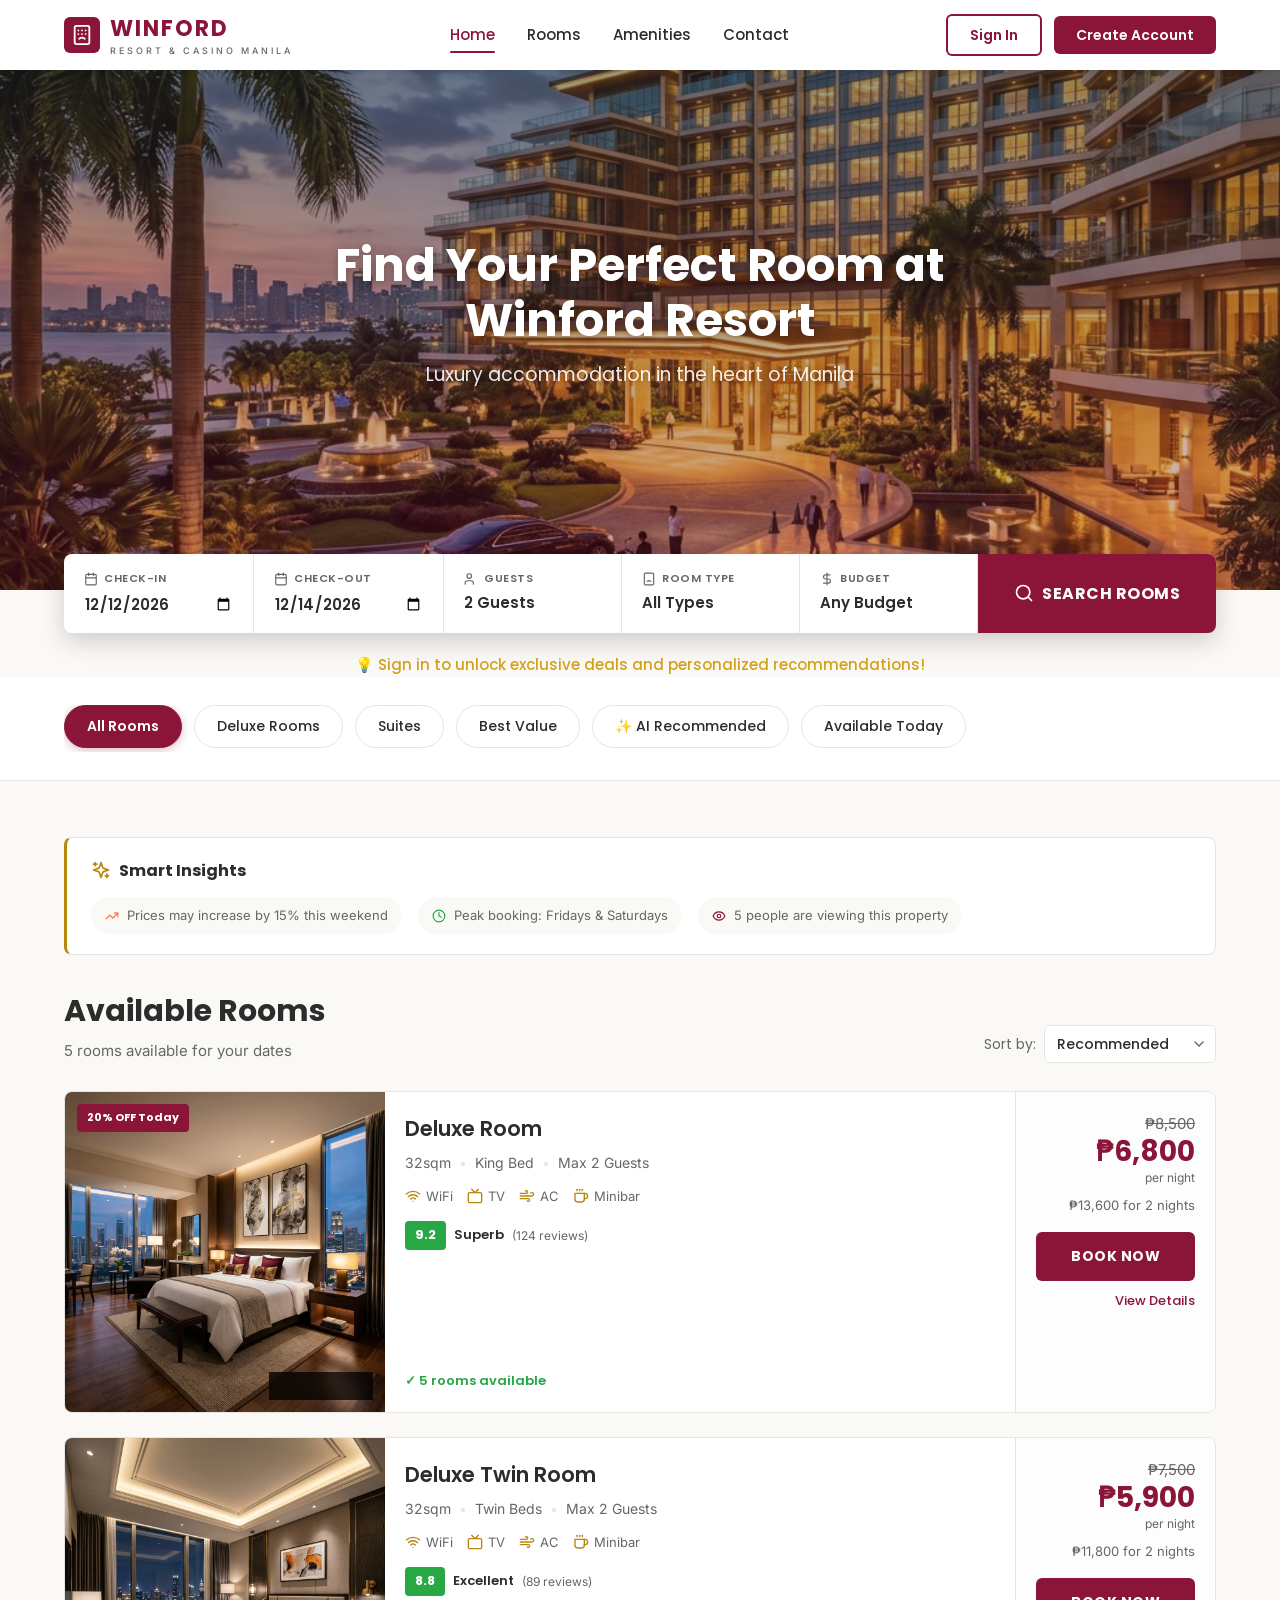
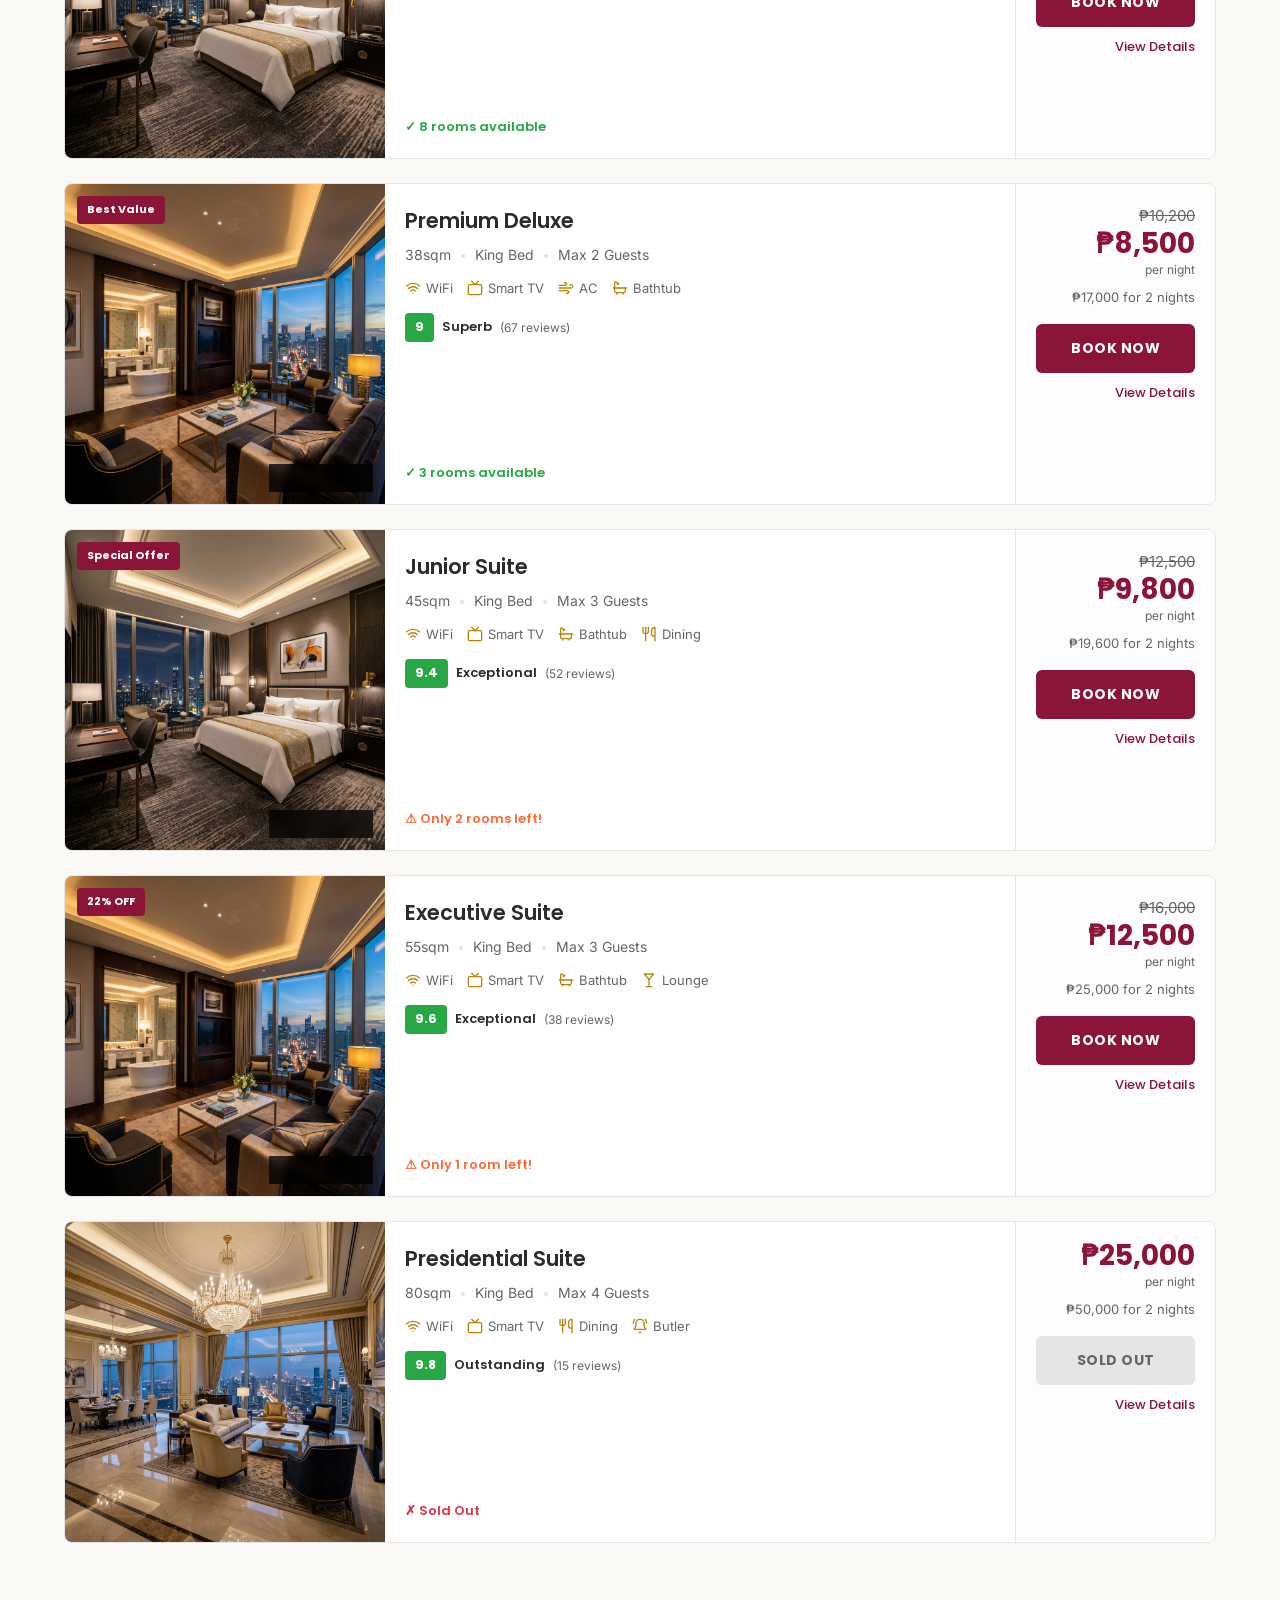
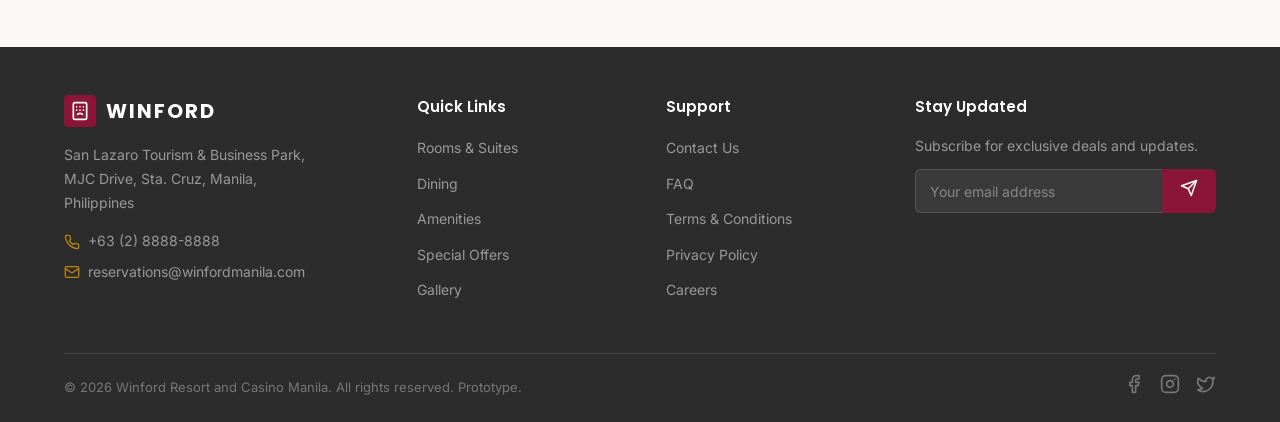
==== index.html @ c137d27d "Add files via upload" ====
<!DOCTYPE html>
<html lang="en">
<head>
    <meta charset="UTF-8">
    <meta name="viewport" content="width=device-width, initial-scale=1.0">
    <title>Winford Resort and Casino Manila | AI-Powered Room Booking</title>
    <meta name="description" content="Book luxury rooms at Winford Resort and Casino Manila. AI-powered room recommendations, exclusive deals, and 128 premium rooms in the heart of Manila.">

    <!-- Google Fonts -->
    <link rel="preconnect" href="https://fonts.googleapis.com">
    <link rel="preconnect" href="https://fonts.gstatic.com" crossorigin>
    <link href="https://fonts.googleapis.com/css2?family=Poppins:wght@300;400;500;600;700&family=Inter:wght@300;400;500;600;700&display=swap" rel="stylesheet">

    <!-- Styles -->
    <link rel="stylesheet" href="styles.css">
</head>
<body>

    <!-- ═══════════════════════════════════════════════════════
         NAVIGATION BAR
         ═══════════════════════════════════════════════════════ -->
    <nav class="navbar" id="navbar">
        <div class="container" id="navbar-content">
            <!-- Rendered by JS -->
        </div>
    </nav>

    <!-- Mobile Drawer -->
    <div class="mobile-drawer" id="mobile-drawer">
        <div class="mobile-drawer__overlay" onclick="closeMobileDrawer()"></div>
        <div class="mobile-drawer__panel">
            <!-- Rendered by JS -->
        </div>
    </div>

    <!-- ═══════════════════════════════════════════════════════
         HERO SECTION
         ═══════════════════════════════════════════════════════ -->
    <section class="hero" id="hero">
        <img src="images/hero.png" alt="Winford Resort and Casino Manila exterior" class="hero__bg">
        <div class="hero__overlay"></div>
        <div class="hero__content">
            <div id="hero-text">
                <!-- Rendered by JS based on state -->
            </div>
        </div>
    </section>

    <!-- ═══════════════════════════════════════════════════════
         SEARCH BAR
         ═══════════════════════════════════════════════════════ -->
    <div class="search-bar">
        <div class="container">
            <div class="search-bar__inner">
                <div class="search-bar__field">
                    <label class="search-bar__label" for="checkin">
                        <svg xmlns="http://www.w3.org/2000/svg" width="14" height="14" viewBox="0 0 24 24" fill="none" stroke="currentColor" stroke-width="2" stroke-linecap="round" stroke-linejoin="round"><rect width="18" height="18" x="3" y="4" rx="2" ry="2"/><line x1="16" x2="16" y1="2" y2="6"/><line x1="8" x2="8" y1="2" y2="6"/><line x1="3" x2="21" y1="10" y2="10"/></svg>
                        Check-in
                    </label>
                    <input type="date" id="checkin" class="search-bar__input">
                </div>
                <div class="search-bar__field">
                    <label class="search-bar__label" for="checkout">
                        <svg xmlns="http://www.w3.org/2000/svg" width="14" height="14" viewBox="0 0 24 24" fill="none" stroke="currentColor" stroke-width="2" stroke-linecap="round" stroke-linejoin="round"><rect width="18" height="18" x="3" y="4" rx="2" ry="2"/><line x1="16" x2="16" y1="2" y2="6"/><line x1="8" x2="8" y1="2" y2="6"/><line x1="3" x2="21" y1="10" y2="10"/></svg>
                        Check-out
                    </label>
                    <input type="date" id="checkout" class="search-bar__input">
                </div>
                <div class="search-bar__field">
                    <label class="search-bar__label" for="guests">
                        <svg xmlns="http://www.w3.org/2000/svg" width="14" height="14" viewBox="0 0 24 24" fill="none" stroke="currentColor" stroke-width="2" stroke-linecap="round" stroke-linejoin="round"><path d="M16 21v-2a4 4 0 0 0-4-4H6a4 4 0 0 0-4 4v2"/><circle cx="9" cy="7" r="4"/></svg>
                        Guests
                    </label>
                    <select id="guests" class="search-bar__select">
                        <option value="1">1 Guest</option>
                        <option value="2" selected>2 Guests</option>
                        <option value="3">3 Guests</option>
                        <option value="4">4 Guests</option>
                        <option value="5">5 Guests</option>
                        <option value="6">6 Guests</option>
                    </select>
                </div>
                <div class="search-bar__field">
                    <label class="search-bar__label" for="room-type">
                        <svg xmlns="http://www.w3.org/2000/svg" width="14" height="14" viewBox="0 0 24 24" fill="none" stroke="currentColor" stroke-width="2" stroke-linecap="round" stroke-linejoin="round"><path d="M18 2H6a2 2 0 0 0-2 2v16a2 2 0 0 0 2 2h12a2 2 0 0 0 2-2V4a2 2 0 0 0-2-2Z"/><path d="m9 16 .348-.24c1.465-1.013 3.84-1.013 5.304 0L15 16"/></svg>
                        Room Type
                    </label>
                    <select id="room-type" class="search-bar__select">
                        <option value="all">All Types</option>
                        <option value="deluxe">Deluxe</option>
                        <option value="suite">Suite</option>
                    </select>
                </div>
                <div class="search-bar__field">
                    <label class="search-bar__label" for="budget">
                        <svg xmlns="http://www.w3.org/2000/svg" width="14" height="14" viewBox="0 0 24 24" fill="none" stroke="currentColor" stroke-width="2" stroke-linecap="round" stroke-linejoin="round"><line x1="12" x2="12" y1="2" y2="22"/><path d="M17 5H9.5a3.5 3.5 0 0 0 0 7h5a3.5 3.5 0 0 1 0 7H6"/></svg>
                        Budget
                    </label>
                    <select id="budget" class="search-bar__select">
                        <option value="any">Any Budget</option>
                        <option value="5000">Under ₱5,000</option>
                        <option value="8000">Under ₱8,000</option>
                        <option value="10000">Under ₱10,000</option>
                        <option value="15000">Under ₱15,000</option>
                        <option value="25000">Under ₱25,000</option>
                    </select>
                </div>
                <button class="search-bar__btn" id="search-btn">
                    <svg xmlns="http://www.w3.org/2000/svg" width="20" height="20" viewBox="0 0 24 24" fill="none" stroke="currentColor" stroke-width="2" stroke-linecap="round" stroke-linejoin="round"><circle cx="11" cy="11" r="8"/><path d="m21 21-4.3-4.3"/></svg>
                    Search Rooms
                </button>
            </div>
            <div class="hero__cta-message" id="hero-cta-message">
                <!-- Rendered by JS -->
            </div>
        </div>
    </div>

    <!-- ═══════════════════════════════════════════════════════
         QUICK FILTER PILLS
         ═══════════════════════════════════════════════════════ -->
    <section class="filter-pills">
        <div class="container">
            <div class="filter-pills__inner" id="filter-pills">
                <!-- Rendered by JS -->
            </div>
        </div>
    </section>

    <!-- ═══════════════════════════════════════════════════════
         PERSONALIZED RECOMMENDATIONS (Registered User Only)
         ═══════════════════════════════════════════════════════ -->
    <section class="personalized-section" id="personalized-section">
        <div class="container">
            <div class="section-header">
                <div>
                    <h2 class="section-header__title">🎯 Recommended Just For You</h2>
                    <p class="section-header__subtitle">Based on your previous stays and preferences</p>
                </div>
                <a href="#" class="section-header__link">
                    See all recommendations
                    <svg xmlns="http://www.w3.org/2000/svg" width="16" height="16" viewBox="0 0 24 24" fill="none" stroke="currentColor" stroke-width="2" stroke-linecap="round" stroke-linejoin="round"><path d="M5 12h14"/><path d="m12 5 7 7-7 7"/></svg>
                </a>
            </div>
            <div class="rec-cards" id="rec-cards">
                <!-- Rendered by JS -->
            </div>
        </div>
    </section>

    <!-- ═══════════════════════════════════════════════════════
         MAIN CONTENT: AVAILABLE ROOMS
         ═══════════════════════════════════════════════════════ -->
    <main class="rooms-section" id="rooms-section">
        <div class="container">

            <!-- AI Insights Widget -->
            <div class="ai-insights">
                <div class="ai-insights__header">
                    <svg xmlns="http://www.w3.org/2000/svg" width="20" height="20" viewBox="0 0 24 24" fill="none" stroke="currentColor" stroke-width="2" stroke-linecap="round" stroke-linejoin="round"><path d="m12 3-1.912 5.813a2 2 0 0 1-1.275 1.275L3 12l5.813 1.912a2 2 0 0 1 1.275 1.275L12 21l1.912-5.813a2 2 0 0 1 1.275-1.275L21 12l-5.813-1.912a2 2 0 0 1-1.275-1.275L12 3Z"/><path d="M5 3v4"/><path d="M19 17v4"/><path d="M3 5h4"/><path d="M17 19h4"/></svg>
                    Smart Insights
                </div>
                <div class="ai-insights__items">
                    <div class="ai-insights__item">
                        <svg xmlns="http://www.w3.org/2000/svg" width="14" height="14" viewBox="0 0 24 24" fill="none" stroke="#FF6B35" stroke-width="2" stroke-linecap="round" stroke-linejoin="round"><polyline points="22 7 13.5 15.5 8.5 10.5 2 17"/><polyline points="16 7 22 7 22 13"/></svg>
                        Prices may increase by 15% this weekend
                    </div>
                    <div class="ai-insights__item">
                        <svg xmlns="http://www.w3.org/2000/svg" width="14" height="14" viewBox="0 0 24 24" fill="none" stroke="#28A745" stroke-width="2" stroke-linecap="round" stroke-linejoin="round"><circle cx="12" cy="12" r="10"/><polyline points="12 6 12 12 16 14"/></svg>
                        Peak booking: Fridays & Saturdays
                    </div>
                    <div class="ai-insights__item">
                        <svg xmlns="http://www.w3.org/2000/svg" width="14" height="14" viewBox="0 0 24 24" fill="none" stroke="#8B1538" stroke-width="2" stroke-linecap="round" stroke-linejoin="round"><path d="M2 12s3-7 10-7 10 7 10 7-3 7-10 7-10-7-10-7Z"/><circle cx="12" cy="12" r="3"/></svg>
                        5 people are viewing this property
                    </div>
                </div>
            </div>

            <!-- Rooms Header -->
            <div class="rooms-header">
                <div>
                    <h2 class="rooms-header__title">Available Rooms</h2>
                    <p class="rooms-header__subtitle" id="rooms-subtitle">6 rooms available for your dates</p>
                </div>
                <div class="rooms-header__sort">
                    <span>Sort by:</span>
                    <select id="sort-select">
                        <option value="recommended">Recommended</option>
                        <option value="price-asc">Price: Low to High</option>
                        <option value="price-desc">Price: High to Low</option>
                        <option value="rating">Guest Rating</option>
                    </select>
                </div>
            </div>

            <!-- Room Cards -->
            <div id="rooms-list">
                <!-- Rendered by JS -->
            </div>



        </div>
    </main>

    <!-- ═══════════════════════════════════════════════════════
         FOOTER
         ═══════════════════════════════════════════════════════ -->
    <footer class="footer">
        <div class="container" id="footer-content">
            <!-- Rendered by JS -->
        </div>
    </footer>



    <!-- App Script -->
    <script src="app.js"></script>

</body>
</html>
---- styles.css ----
/* ============================================================
   WINFORD RESORT & CASINO MANILA
   Room Booking System – Design System & Page Styles
   Agoda-Inspired, Conversion-Focused
   ============================================================ */

/* ---------- DESIGN TOKENS ---------- */
:root {
  /* Primary */
  --winford-red: #8B1538;
  --winford-red-dark: #6B0F2A;
  --winford-red-light: #A91D47;
  --winford-gold: #B8860B;
  --winford-gold-light: #D4A017;
  --winford-brown: #4A2511;

  /* Supporting */
  --white: #FFFFFF;
  --cream: #FAF9F6;
  --dark: #2C2C2C;
  --medium-gray: #666666;
  --light-gray: #E5E5E5;
  --border-gray: #E0E0E0;

  /* Functional */
  --success: #28A745;
  --success-bg: #E8F5E9;
  --success-dark: #2E7D32;
  --warning: #FF6B35;
  --warning-bg: #FFF3E0;
  --alert: #DC3545;

  /* Typography */
  --font-primary: 'Poppins', sans-serif;
  --font-body: 'Inter', sans-serif;

  /* Shadows */
  --shadow-sm: 0 1px 3px rgba(0,0,0,0.06);
  --shadow-card: 0 2px 8px rgba(0,0,0,0.08);
  --shadow-card-hover: 0 4px 16px rgba(0,0,0,0.12);
  --shadow-lg: 0 4px 12px rgba(0,0,0,0.15);
  --shadow-xl: 0 8px 24px rgba(0,0,0,0.18);
  --shadow-red: 0 4px 12px rgba(139,21,56,0.35);

  /* Radius */
  --radius-sm: 4px;
  --radius-md: 6px;
  --radius-lg: 8px;
  --radius-pill: 24px;
  --radius-round: 50%;

  /* Transitions */
  --transition: 0.3s ease;
  --transition-fast: 0.15s ease;
}

/* ---------- RESET & BASE ---------- */
*, *::before, *::after {
  box-sizing: border-box;
  margin: 0;
  padding: 0;
}

html {
  scroll-behavior: smooth;
  -webkit-font-smoothing: antialiased;
  -moz-osx-font-smoothing: grayscale;
}

body {
  font-family: var(--font-body);
  background: var(--cream);
  color: var(--dark);
  line-height: 1.6;
  overflow-x: hidden;
}

a {
  color: inherit;
  text-decoration: none;
}

button {
  cursor: pointer;
  font-family: var(--font-primary);
  border: none;
  outline: none;
}

img {
  max-width: 100%;
  height: auto;
  display: block;
}

select, input {
  font-family: var(--font-body);
}

/* ---------- UTILITY CLASSES ---------- */
.container {
  max-width: 1200px;
  margin: 0 auto;
  padding: 0 24px;
}

.sr-only {
  position: absolute;
  width: 1px;
  height: 1px;
  padding: 0;
  margin: -1px;
  overflow: hidden;
  clip: rect(0,0,0,0);
  white-space: nowrap;
  border: 0;
}

/* ============================================================
   NAVBAR
   ============================================================ */
.navbar {
  position: sticky;
  top: 0;
  z-index: 100;
  background: var(--white);
  box-shadow: 0 2px 4px rgba(0,0,0,0.08);
  height: 70px;
}

.navbar .container {
  display: flex;
  align-items: center;
  justify-content: space-between;
  height: 100%;
}

/* Logo */
.navbar__logo {
  display: flex;
  align-items: center;
  gap: 10px;
  flex-shrink: 0;
}

.navbar__logo-icon {
  width: 36px;
  height: 36px;
  background: var(--winford-red);
  border-radius: var(--radius-md);
  display: flex;
  align-items: center;
  justify-content: center;
  color: var(--white);
}

.navbar__logo-icon svg {
  width: 22px;
  height: 22px;
}

.navbar__logo-text {
  font-family: var(--font-primary);
  font-size: 22px;
  font-weight: 700;
  color: var(--winford-red);
  letter-spacing: 2px;
}

.navbar__logo-sub {
  font-family: var(--font-body);
  font-size: 9px;
  font-weight: 500;
  color: var(--medium-gray);
  letter-spacing: 3px;
  text-transform: uppercase;
  margin-top: -2px;
}

/* Nav Links */
.navbar__links {
  display: flex;
  align-items: center;
  gap: 32px;
  list-style: none;
}

.navbar__links a {
  font-family: var(--font-primary);
  font-size: 15px;
  font-weight: 500;
  color: var(--dark);
  position: relative;
  padding: 4px 0;
  transition: color var(--transition-fast);
}

.navbar__links a:hover,
.navbar__links a.active {
  color: var(--winford-red);
}

.navbar__links a.active::after {
  content: '';
  position: absolute;
  bottom: -4px;
  left: 0;
  right: 0;
  height: 2px;
  background: var(--winford-red);
  border-radius: 2px;
}

/* Nav Actions */
.navbar__actions {
  display: flex;
  align-items: center;
  gap: 12px;
}

/* Guest buttons */
.btn-signin {
  font-family: var(--font-primary);
  font-size: 14px;
  font-weight: 600;
  color: var(--winford-red);
  border: 2px solid var(--winford-red);
  background: transparent;
  padding: 8px 22px;
  border-radius: var(--radius-md);
  transition: all var(--transition);
}

.btn-signin:hover {
  background: var(--winford-red);
  color: var(--white);
}

.btn-create-account {
  font-family: var(--font-primary);
  font-size: 14px;
  font-weight: 600;
  color: var(--white);
  background: var(--winford-red);
  padding: 8px 22px;
  border-radius: var(--radius-md);
  transition: all var(--transition);
}

.btn-create-account:hover {
  background: var(--winford-red-dark);
  box-shadow: var(--shadow-red);
}

/* Registered User Nav */
.navbar__user {
  display: flex;
  align-items: center;
  gap: 16px;
}

.navbar__welcome {
  font-family: var(--font-primary);
  font-size: 14px;
  font-weight: 500;
  color: var(--dark);
}

.navbar__points {
  display: flex;
  align-items: center;
  gap: 4px;
  font-family: var(--font-primary);
  font-size: 13px;
  font-weight: 600;
  color: var(--winford-gold);
  background: rgba(184,134,11,0.08);
  padding: 4px 12px;
  border-radius: var(--radius-pill);
}

.navbar__profile {
  position: relative;
}

.navbar__profile-btn {
  display: flex;
  align-items: center;
  gap: 8px;
  background: none;
  padding: 4px;
  cursor: pointer;
}

.navbar__avatar {
  width: 40px;
  height: 40px;
  border-radius: var(--radius-round);
  background: linear-gradient(135deg, var(--winford-red), var(--winford-red-dark));
  color: var(--white);
  display: flex;
  align-items: center;
  justify-content: center;
  font-family: var(--font-primary);
  font-size: 16px;
  font-weight: 600;
}

.navbar__profile-arrow {
  color: var(--medium-gray);
  transition: transform var(--transition-fast);
}

.navbar__profile-btn:hover .navbar__profile-arrow {
  color: var(--dark);
}

.navbar__profile.open .navbar__profile-arrow {
  transform: rotate(180deg);
}

/* Profile Dropdown */
.navbar__dropdown {
  position: absolute;
  top: calc(100% + 8px);
  right: 0;
  min-width: 200px;
  background: var(--white);
  border-radius: var(--radius-lg);
  box-shadow: var(--shadow-xl);
  border: 1px solid var(--light-gray);
  opacity: 0;
  visibility: hidden;
  transform: translateY(-8px);
  transition: all var(--transition-fast);
  overflow: hidden;
  z-index: 200;
}

.navbar__profile.open .navbar__dropdown {
  opacity: 1;
  visibility: visible;
  transform: translateY(0);
}

.navbar__dropdown a {
  display: flex;
  align-items: center;
  gap: 10px;
  padding: 12px 16px;
  font-family: var(--font-primary);
  font-size: 14px;
  font-weight: 500;
  color: var(--dark);
  transition: background var(--transition-fast);
}

.navbar__dropdown a:hover {
  background: var(--cream);
}

.navbar__dropdown a svg {
  width: 18px;
  height: 18px;
  color: var(--medium-gray);
}

.navbar__dropdown-divider {
  height: 1px;
  background: var(--light-gray);
}

.navbar__dropdown a.logout {
  color: var(--winford-red);
}

.navbar__dropdown a.logout svg {
  color: var(--winford-red);
}

/* Mobile Hamburger */
.navbar__hamburger {
  display: none;
  background: none;
  padding: 8px;
  color: var(--dark);
}

.navbar__hamburger svg {
  width: 24px;
  height: 24px;
}

/* Mobile Menu Drawer */
.mobile-drawer {
  display: none;
  position: fixed;
  top: 0;
  left: 0;
  right: 0;
  bottom: 0;
  z-index: 200;
}

.mobile-drawer.open {
  display: block;
}

.mobile-drawer__overlay {
  position: absolute;
  inset: 0;
  background: rgba(0,0,0,0.5);
  animation: fadeIn 0.2s ease;
}

.mobile-drawer__panel {
  position: absolute;
  top: 0;
  left: 0;
  width: 300px;
  height: 100%;
  background: var(--white);
  box-shadow: var(--shadow-xl);
  padding: 24px;
  animation: slideInLeft 0.3s ease;
  overflow-y: auto;
}

.mobile-drawer__close {
  background: none;
  padding: 4px;
  margin-bottom: 24px;
  color: var(--medium-gray);
}

.mobile-drawer__links {
  list-style: none;
  margin-bottom: 24px;
}

.mobile-drawer__links a {
  display: block;
  padding: 14px 0;
  font-family: var(--font-primary);
  font-size: 16px;
  font-weight: 500;
  color: var(--dark);
  border-bottom: 1px solid var(--light-gray);
}

.mobile-drawer__links a:hover {
  color: var(--winford-red);
}

.mobile-drawer__actions {
  display: flex;
  flex-direction: column;
  gap: 10px;
}

.mobile-drawer__actions .btn-signin,
.mobile-drawer__actions .btn-create-account {
  text-align: center;
  width: 100%;
  padding: 12px;
}

/* State toggle (dev tool) */
.state-toggle {
  position: fixed;
  bottom: 20px;
  right: 20px;
  z-index: 300;
  display: flex;
  align-items: center;
  gap: 10px;
  background: var(--white);
  border: 1px solid var(--light-gray);
  padding: 10px 16px;
  border-radius: var(--radius-lg);
  box-shadow: var(--shadow-lg);
  font-family: var(--font-primary);
  font-size: 13px;
  font-weight: 500;
  color: var(--dark);
}

.state-toggle__switch {
  position: relative;
  width: 48px;
  height: 26px;
  background: var(--light-gray);
  border-radius: 13px;
  cursor: pointer;
  transition: background var(--transition);
}

.state-toggle__switch.active {
  background: var(--winford-red);
}

.state-toggle__switch::after {
  content: '';
  position: absolute;
  top: 3px;
  left: 3px;
  width: 20px;
  height: 20px;
  background: var(--white);
  border-radius: var(--radius-round);
  transition: transform var(--transition);
  box-shadow: 0 1px 3px rgba(0,0,0,0.2);
}

.state-toggle__switch.active::after {
  transform: translateX(22px);
}

.state-toggle__label {
  min-width: 70px;
}

/* ============================================================
   HERO SECTION
   ============================================================ */
.hero {
  position: relative;
  height: 520px;
  overflow: hidden;
  display: flex;
  align-items: center;
  justify-content: center;
}

.hero__bg {
  position: absolute;
  inset: 0;
  width: 100%;
  height: 100%;
  object-fit: cover;
}

.hero__overlay {
  position: absolute;
  inset: 0;
  background: linear-gradient(
    180deg,
    rgba(44, 44, 44, 0.45) 0%,
    rgba(139, 21, 56, 0.3) 100%
  );
}

.hero__content {
  position: relative;
  z-index: 2;
  text-align: center;
  padding: 0 24px;
  max-width: 800px;
  width: 100%;
}

.hero__headline {
  font-family: var(--font-primary);
  font-size: 46px;
  font-weight: 700;
  color: var(--white);
  line-height: 1.2;
  margin-bottom: 12px;
  text-shadow: 0 2px 8px rgba(0,0,0,0.25);
}

.hero__subtext {
  font-family: var(--font-primary);
  font-size: 19px;
  font-weight: 400;
  color: rgba(255,255,255,0.9);
  margin-bottom: 32px;
  text-shadow: 0 1px 4px rgba(0,0,0,0.2);
}

.hero__cta-message {
  font-family: var(--font-primary);
  font-size: 15px;
  font-weight: 500;
  color: var(--winford-gold-light);
  margin-top: 20px;
  display: flex;
  align-items: center;
  justify-content: center;
  gap: 6px;
}

/* ============================================================
   SEARCH BAR
   ============================================================ */
.search-bar {
  position: relative;
  z-index: 10;
  margin-top: -36px;
}

.search-bar__inner {
  background: var(--white);
  border-radius: var(--radius-lg);
  box-shadow: var(--shadow-xl);
  display: flex;
  align-items: stretch;
  overflow: hidden;
}

.search-bar__field {
  flex: 1;
  padding: 16px 20px;
  border-right: 1px solid var(--light-gray);
  display: flex;
  flex-direction: column;
  gap: 4px;
  cursor: pointer;
  transition: background var(--transition-fast);
  position: relative;
}

.search-bar__field:hover {
  background: #FAFAFA;
}

.search-bar__label {
  font-family: var(--font-primary);
  font-size: 11px;
  font-weight: 600;
  color: var(--medium-gray);
  text-transform: uppercase;
  letter-spacing: 0.5px;
  display: flex;
  align-items: center;
  gap: 6px;
}

.search-bar__label svg {
  width: 14px;
  height: 14px;
}

.search-bar__value {
  font-family: var(--font-primary);
  font-size: 15px;
  font-weight: 600;
  color: var(--dark);
}

.search-bar__input {
  font-family: var(--font-primary);
  font-size: 15px;
  font-weight: 600;
  color: var(--dark);
  border: none;
  outline: none;
  background: transparent;
  width: 100%;
  cursor: pointer;
}

.search-bar__select {
  font-family: var(--font-primary);
  font-size: 15px;
  font-weight: 600;
  color: var(--dark);
  border: none;
  outline: none;
  background: transparent;
  width: 100%;
  cursor: pointer;
  -webkit-appearance: none;
  appearance: none;
}

.search-bar__btn {
  flex-shrink: 0;
  background: var(--winford-red);
  color: var(--white);
  font-family: var(--font-primary);
  font-size: 16px;
  font-weight: 700;
  text-transform: uppercase;
  letter-spacing: 0.5px;
  padding: 16px 36px;
  border: none;
  cursor: pointer;
  transition: all var(--transition);
  display: flex;
  align-items: center;
  gap: 8px;
  white-space: nowrap;
}

.search-bar__btn:hover {
  background: var(--winford-red-dark);
  box-shadow: var(--shadow-red);
}

.search-bar__btn svg {
  width: 20px;
  height: 20px;
}

/* ============================================================
   FILTER PILLS
   ============================================================ */
.filter-pills {
  background: var(--white);
  padding: 28px 0;
  border-bottom: 1px solid var(--light-gray);
}

.filter-pills__inner {
  display: flex;
  align-items: center;
  gap: 12px;
  overflow-x: auto;
  -webkit-overflow-scrolling: touch;
  scrollbar-width: none;
  padding-bottom: 4px;
}

.filter-pills__inner::-webkit-scrollbar {
  display: none;
}

.filter-pill {
  flex-shrink: 0;
  font-family: var(--font-primary);
  font-size: 14px;
  font-weight: 500;
  padding: 10px 22px;
  border-radius: var(--radius-pill);
  border: 1px solid var(--light-gray);
  background: var(--white);
  color: var(--dark);
  cursor: pointer;
  transition: all var(--transition);
  white-space: nowrap;
}

.filter-pill:hover {
  border-color: var(--winford-red);
  color: var(--winford-red);
}

.filter-pill.active {
  background: var(--winford-red);
  border-color: var(--winford-red);
  color: var(--white);
  font-weight: 600;
  box-shadow: 0 2px 8px rgba(139,21,56,0.3);
}

/* ============================================================
   PERSONALIZED RECOMMENDATIONS (Registered Only)
   ============================================================ */
.personalized-section {
  background: var(--cream);
  padding: 56px 0;
  border-top: 3px solid var(--winford-gold);
  display: none;
}

.personalized-section.visible {
  display: block;
}

.section-header {
  display: flex;
  align-items: flex-end;
  justify-content: space-between;
  margin-bottom: 28px;
}

.section-header__title {
  font-family: var(--font-primary);
  font-size: 26px;
  font-weight: 700;
  color: var(--dark);
  display: flex;
  align-items: center;
  gap: 10px;
}

.section-header__subtitle {
  font-family: var(--font-body);
  font-size: 15px;
  color: var(--medium-gray);
  margin-top: 6px;
}

.section-header__link {
  font-family: var(--font-primary);
  font-size: 14px;
  font-weight: 600;
  color: var(--winford-red);
  display: flex;
  align-items: center;
  gap: 4px;
  transition: gap var(--transition);
  flex-shrink: 0;
}

.section-header__link:hover {
  gap: 8px;
  text-decoration: underline;
}

.section-header__link svg {
  width: 16px;
  height: 16px;
}

/* Recommendation Cards */
.rec-cards {
  display: flex;
  gap: 24px;
  overflow-x: auto;
  -webkit-overflow-scrolling: touch;
  scrollbar-width: none;
  padding-bottom: 8px;
}

.rec-cards::-webkit-scrollbar {
  display: none;
}

.rec-card {
  flex: 0 0 280px;
  background: var(--white);
  border-radius: var(--radius-lg);
  border: 1px solid var(--light-gray);
  overflow: hidden;
  transition: all var(--transition);
  cursor: pointer;
}

.rec-card:hover {
  box-shadow: var(--shadow-card-hover);
  transform: translateY(-4px);
}

.rec-card__image {
  position: relative;
  height: 190px;
  overflow: hidden;
}

.rec-card__image img {
  width: 100%;
  height: 100%;
  object-fit: cover;
  transition: transform var(--transition);
}

.rec-card:hover .rec-card__image img {
  transform: scale(1.05);
}

.rec-card__badge {
  position: absolute;
  top: 12px;
  left: 12px;
  background: var(--winford-gold);
  color: var(--white);
  font-family: var(--font-primary);
  font-size: 11px;
  font-weight: 700;
  padding: 5px 10px;
  border-radius: var(--radius-sm);
  display: flex;
  align-items: center;
  gap: 4px;
}

.rec-card__badge svg {
  width: 12px;
  height: 12px;
}

.rec-card__body {
  padding: 16px;
}

.rec-card__name {
  font-family: var(--font-primary);
  font-size: 17px;
  font-weight: 600;
  color: var(--dark);
  margin-bottom: 4px;
}

.rec-card__specs {
  font-family: var(--font-body);
  font-size: 13px;
  color: var(--medium-gray);
  margin-bottom: 10px;
}

.rec-card__rating {
  display: inline-flex;
  align-items: center;
  gap: 6px;
  margin-bottom: 12px;
}

.rec-card__rating-badge {
  background: var(--success);
  color: var(--white);
  font-family: var(--font-primary);
  font-size: 12px;
  font-weight: 700;
  padding: 3px 8px;
  border-radius: var(--radius-sm);
}

.rec-card__rating-text {
  font-family: var(--font-body);
  font-size: 12px;
  color: var(--medium-gray);
}

.rec-card__price {
  display: flex;
  align-items: baseline;
  gap: 8px;
}

.rec-card__price-current {
  font-family: var(--font-primary);
  font-size: 22px;
  font-weight: 700;
  color: var(--winford-red);
}

.rec-card__price-label {
  font-size: 13px;
  color: var(--medium-gray);
}

.rec-card__link {
  display: block;
  margin-top: 12px;
  font-family: var(--font-primary);
  font-size: 13px;
  font-weight: 600;
  color: var(--winford-red);
  transition: all var(--transition-fast);
}

.rec-card__link:hover {
  text-decoration: underline;
}

/* ============================================================
   AVAILABLE ROOMS SECTION
   ============================================================ */
.rooms-section {
  padding: 56px 0 80px;
}

.rooms-header {
  display: flex;
  align-items: flex-end;
  justify-content: space-between;
  margin-bottom: 28px;
  flex-wrap: wrap;
  gap: 16px;
}

.rooms-header__title {
  font-family: var(--font-primary);
  font-size: 30px;
  font-weight: 700;
  color: var(--dark);
}

.rooms-header__subtitle {
  font-family: var(--font-body);
  font-size: 15px;
  color: var(--medium-gray);
  margin-top: 4px;
}

.rooms-header__sort {
  display: flex;
  align-items: center;
  gap: 8px;
  font-family: var(--font-primary);
  font-size: 14px;
  color: var(--medium-gray);
}

.rooms-header__sort select {
  font-family: var(--font-primary);
  font-size: 14px;
  font-weight: 500;
  color: var(--dark);
  padding: 8px 32px 8px 12px;
  border: 1px solid var(--light-gray);
  border-radius: var(--radius-md);
  background: var(--white);
  cursor: pointer;
  appearance: none;
  -webkit-appearance: none;
  background-image: url("data:image/svg+xml;charset=UTF-8,%3csvg xmlns='http://www.w3.org/2000/svg' viewBox='0 0 24 24' fill='none' stroke='%23666' stroke-width='2' stroke-linecap='round' stroke-linejoin='round'%3e%3cpath d='m6 9 6 6 6-6'/%3e%3c/svg%3e");
  background-repeat: no-repeat;
  background-position: right 8px center;
  background-size: 16px;
}

/* ============================================================
   ROOM CARD (Agoda Horizontal Style)
   ============================================================ */
.room-card {
  background: var(--white);
  border: 1px solid var(--light-gray);
  border-radius: var(--radius-lg);
  overflow: hidden;
  margin-bottom: 24px;
  transition: box-shadow var(--transition);
  display: flex;
}

.room-card:hover {
  box-shadow: var(--shadow-card-hover);
}

/* LEFT - Image */
.room-card__image {
  position: relative;
  width: 320px;
  min-height: 240px;
  flex-shrink: 0;
  overflow: hidden;
}

.room-card__image img {
  width: 100%;
  height: 100%;
  object-fit: cover;
  transition: transform 0.5s ease;
}

.room-card:hover .room-card__image img {
  transform: scale(1.04);
}

.room-card__badges {
  position: absolute;
  top: 12px;
  left: 12px;
  display: flex;
  flex-direction: column;
  gap: 6px;
}

.badge {
  display: inline-flex;
  align-items: center;
  gap: 4px;
  font-family: var(--font-primary);
  font-size: 11px;
  font-weight: 700;
  padding: 5px 10px;
  border-radius: var(--radius-sm);
  white-space: nowrap;
}

.badge--ai {
  background: var(--winford-gold);
  color: var(--white);
}

.badge--ai svg {
  width: 12px;
  height: 12px;
}

.badge--offer {
  background: var(--winford-red);
  color: var(--white);
}

.badge--available {
  background: var(--success);
  color: var(--white);
}

.badge--limited {
  background: var(--warning);
  color: var(--white);
  animation: pulse-glow 2s infinite;
}

.badge--soldout {
  background: var(--alert);
  color: var(--white);
}

/* Image deal tag */
.room-card__deal-tag {
  position: absolute;
  bottom: 12px;
  right: 12px;
  background: rgba(0,0,0,0.75);
  backdrop-filter: blur(4px);
  color: var(--white);
  font-family: var(--font-primary);
  font-size: 11px;
  font-weight: 600;
  padding: 5px 10px;
  border-radius: var(--radius-sm);
  display: flex;
  align-items: center;
  gap: 4px;
}

.room-card__deal-tag svg {
  width: 12px;
  height: 12px;
  color: #4CAF50;
}

/* CENTER - Details */
.room-card__details {
  flex: 1;
  padding: 20px;
  display: flex;
  flex-direction: column;
  min-width: 0;
}

.room-card__name {
  font-family: var(--font-primary);
  font-size: 21px;
  font-weight: 600;
  color: var(--dark);
  margin-bottom: 6px;
}

.room-card__specs {
  font-family: var(--font-body);
  font-size: 14px;
  color: var(--medium-gray);
  margin-bottom: 12px;
}

.room-card__specs span {
  margin: 0 4px;
  color: var(--light-gray);
}

.room-card__amenities {
  display: flex;
  flex-wrap: wrap;
  gap: 14px;
  margin-bottom: 14px;
}

.room-card__amenity {
  display: flex;
  align-items: center;
  gap: 5px;
  font-family: var(--font-body);
  font-size: 13px;
  color: var(--medium-gray);
}

.room-card__amenity svg {
  width: 16px;
  height: 16px;
  color: var(--winford-gold);
}

.room-card__rating {
  display: flex;
  align-items: center;
  gap: 8px;
  margin-bottom: 10px;
}

.rating-badge {
  background: var(--success);
  color: var(--white);
  font-family: var(--font-primary);
  font-size: 13px;
  font-weight: 700;
  padding: 4px 10px;
  border-radius: var(--radius-sm);
}

.rating-label {
  font-family: var(--font-primary);
  font-size: 13px;
  font-weight: 600;
  color: var(--dark);
}

.rating-count {
  font-family: var(--font-body);
  font-size: 12px;
  color: var(--medium-gray);
}

/* Availability */
.room-card__availability {
  font-family: var(--font-primary);
  font-size: 13px;
  font-weight: 600;
  display: flex;
  align-items: center;
  gap: 4px;
  margin-top: auto;
}

.room-card__availability.available {
  color: var(--success);
}

.room-card__availability.limited {
  color: var(--warning);
}

.room-card__availability.soldout {
  color: var(--alert);
}

/* Past stay tag (registered only) */
.room-card__past-stay {
  display: none;
  align-items: center;
  gap: 6px;
  background: var(--success-bg);
  color: var(--success-dark);
  font-family: var(--font-body);
  font-size: 12px;
  font-weight: 500;
  padding: 6px 12px;
  border-radius: var(--radius-sm);
  margin-top: 8px;
  width: fit-content;
}

.room-card__past-stay.visible {
  display: flex;
}

/* RIGHT - Price & CTA */
.room-card__pricing {
  width: 200px;
  flex-shrink: 0;
  padding: 20px;
  display: flex;
  flex-direction: column;
  align-items: flex-end;
  border-left: 1px solid var(--light-gray);
  background: #FDFDFD;
}

/* Wishlist (registered only) */
.room-card__wishlist {
  display: none;
  background: none;
  color: var(--light-gray);
  padding: 4px;
  margin-bottom: 8px;
  transition: all var(--transition-fast);
  align-self: flex-end;
}

.room-card__wishlist.visible {
  display: block;
}

.room-card__wishlist svg {
  width: 22px;
  height: 22px;
}

.room-card__wishlist:hover,
.room-card__wishlist.saved {
  color: var(--winford-red);
}

.room-card__wishlist.saved svg {
  fill: var(--winford-red);
}

.room-card__old-price {
  font-family: var(--font-body);
  font-size: 15px;
  color: var(--medium-gray);
  text-decoration: line-through;
  margin-bottom: 2px;
}

.room-card__current-price {
  font-family: var(--font-primary);
  font-size: 28px;
  font-weight: 700;
  color: var(--winford-red);
  line-height: 1;
}

.room-card__price-per {
  font-family: var(--font-body);
  font-size: 12px;
  color: var(--medium-gray);
  margin-top: 2px;
}

.room-card__total {
  font-family: var(--font-body);
  font-size: 13px;
  color: var(--medium-gray);
  margin-top: 8px;
}

.room-card__book-btn {
  width: 100%;
  background: var(--winford-red);
  color: var(--white);
  font-family: var(--font-primary);
  font-size: 14px;
  font-weight: 700;
  text-transform: uppercase;
  letter-spacing: 0.5px;
  padding: 14px 16px;
  border-radius: var(--radius-md);
  margin-top: 16px;
  transition: all var(--transition);
  display: flex;
  align-items: center;
  justify-content: center;
  gap: 6px;
}

.room-card__book-btn:hover {
  background: var(--winford-red-dark);
  box-shadow: var(--shadow-red);
  transform: translateY(-1px);
}

.room-card__book-btn.soldout {
  background: var(--light-gray);
  color: var(--medium-gray);
  cursor: not-allowed;
  box-shadow: none;
  pointer-events: none;
}

.room-card__details-link {
  display: block;
  text-align: center;
  margin-top: 10px;
  font-family: var(--font-primary);
  font-size: 13px;
  font-weight: 500;
  color: var(--winford-red);
  transition: all var(--transition-fast);
}

.room-card__details-link:hover {
  text-decoration: underline;
}

/* ============================================================
   SIGN-UP CTA BANNER (Guest Only)
   ============================================================ */
.signup-banner {
  background: linear-gradient(135deg, var(--winford-red), var(--winford-red-dark));
  border-radius: var(--radius-lg);
  padding: 40px;
  text-align: center;
  margin-bottom: 24px;
  position: relative;
  overflow: hidden;
}

.signup-banner::before {
  content: '';
  position: absolute;
  top: -50%;
  right: -20%;
  width: 300px;
  height: 300px;
  border-radius: 50%;
  background: rgba(255,255,255,0.05);
}

.signup-banner::after {
  content: '';
  position: absolute;
  bottom: -30%;
  left: -10%;
  width: 200px;
  height: 200px;
  border-radius: 50%;
  background: rgba(255,255,255,0.03);
}

.signup-banner.hidden {
  display: none;
}

.signup-banner__content {
  position: relative;
  z-index: 1;
}

.signup-banner__icon {
  font-size: 32px;
  margin-bottom: 12px;
}

.signup-banner__title {
  font-family: var(--font-primary);
  font-size: 22px;
  font-weight: 700;
  color: var(--white);
  margin-bottom: 8px;
}

.signup-banner__text {
  font-family: var(--font-body);
  font-size: 15px;
  color: rgba(255,255,255,0.85);
  margin-bottom: 20px;
}

.signup-banner__btn {
  background: var(--white);
  color: var(--winford-red);
  font-family: var(--font-primary);
  font-size: 15px;
  font-weight: 700;
  padding: 14px 36px;
  border-radius: var(--radius-md);
  transition: all var(--transition);
  display: inline-flex;
  align-items: center;
  gap: 8px;
}

.signup-banner__btn:hover {
  transform: translateY(-2px);
  box-shadow: 0 4px 16px rgba(0,0,0,0.3);
}

/* ============================================================
   AI INSIGHTS WIDGET
   ============================================================ */
.ai-insights {
  background: var(--white);
  border: 1px solid var(--light-gray);
  border-left: 3px solid var(--winford-gold);
  border-radius: var(--radius-lg);
  padding: 20px 24px;
  margin-bottom: 32px;
}

.ai-insights__header {
  display: flex;
  align-items: center;
  gap: 8px;
  margin-bottom: 14px;
  font-family: var(--font-primary);
  font-size: 16px;
  font-weight: 700;
  color: var(--dark);
}

.ai-insights__header svg {
  width: 20px;
  height: 20px;
  color: var(--winford-gold);
}

.ai-insights__items {
  display: flex;
  flex-wrap: wrap;
  gap: 16px;
}

.ai-insights__item {
  display: flex;
  align-items: center;
  gap: 8px;
  font-family: var(--font-body);
  font-size: 13px;
  color: var(--medium-gray);
  background: var(--cream);
  padding: 8px 14px;
  border-radius: var(--radius-pill);
}

.ai-insights__item svg {
  width: 14px;
  height: 14px;
  flex-shrink: 0;
}

/* ============================================================
   FOOTER
   ============================================================ */
.footer {
  background: var(--dark);
  color: var(--white);
  padding: 48px 0 0;
}

.footer__grid {
  display: grid;
  grid-template-columns: 1.5fr 1fr 1fr 1.3fr;
  gap: 40px;
  margin-bottom: 40px;
}

.footer__brand {
  display: flex;
  flex-direction: column;
}

.footer__logo {
  display: flex;
  align-items: center;
  gap: 10px;
  margin-bottom: 16px;
}

.footer__logo-icon {
  width: 32px;
  height: 32px;
  background: var(--winford-red);
  border-radius: var(--radius-sm);
  display: flex;
  align-items: center;
  justify-content: center;
}

.footer__logo-icon svg {
  width: 20px;
  height: 20px;
  color: var(--white);
}

.footer__logo-text {
  font-family: var(--font-primary);
  font-size: 20px;
  font-weight: 700;
  letter-spacing: 2px;
}

.footer__address {
  font-family: var(--font-body);
  font-size: 14px;
  color: #999;
  line-height: 1.7;
  margin-bottom: 16px;
}

.footer__contact-item {
  font-family: var(--font-body);
  font-size: 14px;
  color: #999;
  display: flex;
  align-items: center;
  gap: 8px;
  margin-bottom: 8px;
}

.footer__contact-item svg {
  width: 16px;
  height: 16px;
  color: var(--winford-gold);
}

.footer__col-title {
  font-family: var(--font-primary);
  font-size: 15px;
  font-weight: 600;
  color: var(--white);
  margin-bottom: 16px;
}

.footer__links {
  list-style: none;
}

.footer__links li {
  margin-bottom: 10px;
}

.footer__links a {
  font-family: var(--font-body);
  font-size: 14px;
  color: #999;
  transition: color var(--transition-fast);
}

.footer__links a:hover {
  color: var(--winford-gold);
}

/* Newsletter */
.footer__newsletter-text {
  font-family: var(--font-body);
  font-size: 14px;
  color: #999;
  margin-bottom: 12px;
}

.footer__newsletter-form {
  display: flex;
  gap: 0;
}

.footer__newsletter-input {
  flex: 1;
  padding: 10px 14px;
  background: #3a3a3a;
  border: 1px solid #555;
  border-right: none;
  border-radius: var(--radius-md) 0 0 var(--radius-md);
  color: var(--white);
  font-family: var(--font-body);
  font-size: 14px;
  outline: none;
}

.footer__newsletter-input::placeholder {
  color: #888;
}

.footer__newsletter-input:focus {
  border-color: var(--winford-gold);
}

.footer__newsletter-btn {
  background: var(--winford-red);
  color: var(--white);
  padding: 10px 18px;
  border: none;
  border-radius: 0 var(--radius-md) var(--radius-md) 0;
  cursor: pointer;
  transition: background var(--transition);
}

.footer__newsletter-btn:hover {
  background: var(--winford-red-dark);
}

.footer__newsletter-btn svg {
  width: 18px;
  height: 18px;
}

/* Footer Bottom */
.footer__bottom {
  border-top: 1px solid #444;
  padding: 20px 0;
  display: flex;
  align-items: center;
  justify-content: space-between;
}

.footer__copyright {
  font-family: var(--font-body);
  font-size: 13px;
  color: #777;
}

.footer__socials {
  display: flex;
  gap: 16px;
}

.footer__social-link {
  color: #777;
  transition: color var(--transition-fast);
}

.footer__social-link:hover {
  color: var(--winford-gold);
}

.footer__social-link svg {
  width: 20px;
  height: 20px;
}

/* ============================================================
   ANIMATIONS
   ============================================================ */
@keyframes fadeIn {
  from { opacity: 0; }
  to { opacity: 1; }
}

@keyframes slideInLeft {
  from { transform: translateX(-100%); }
  to { transform: translateX(0); }
}

@keyframes pulse-glow {
  0%, 100% { opacity: 1; }
  50% { opacity: 0.75; }
}

@keyframes fadeInUp {
  from {
    opacity: 0;
    transform: translateY(16px);
  }
  to {
    opacity: 1;
    transform: translateY(0);
  }
}

.room-card {
  animation: fadeInUp 0.4s ease backwards;
}

.room-card:nth-child(1) { animation-delay: 0.05s; }
.room-card:nth-child(2) { animation-delay: 0.1s; }
.room-card:nth-child(3) { animation-delay: 0.15s; }
.room-card:nth-child(4) { animation-delay: 0.2s; }
.room-card:nth-child(5) { animation-delay: 0.25s; }
.room-card:nth-child(6) { animation-delay: 0.3s; }

/* ============================================================
   RESPONSIVE (TABLET)
   ============================================================ */
@media (max-width: 1024px) {
  .room-card__image {
    width: 260px;
    min-height: 220px;
  }

  .room-card__pricing {
    width: 180px;
  }

  .room-card__current-price {
    font-size: 24px;
  }

  .footer__grid {
    grid-template-columns: 1fr 1fr;
    gap: 32px;
  }
}

/* ============================================================
   RESPONSIVE (MOBILE)
   ============================================================ */
@media (max-width: 768px) {
  .container {
    padding: 0 16px;
  }

  /* Navbar mobile */
  .navbar__links,
  .navbar__actions .btn-signin,
  .navbar__actions .btn-create-account,
  .navbar__welcome,
  .navbar__points {
    display: none;
  }

  .navbar__hamburger {
    display: block;
  }

  .navbar__user {
    gap: 8px;
  }

  /* Hero mobile */
  .hero {
    height: 440px;
  }

  .hero__headline {
    font-size: 30px;
  }

  .hero__subtext {
    font-size: 16px;
    margin-bottom: 24px;
  }

  .hero__cta-message {
    font-size: 13px;
  }

  /* Search bar mobile */
  .search-bar__inner {
    flex-direction: column;
    border-radius: var(--radius-lg);
  }

  .search-bar__field {
    border-right: none;
    border-bottom: 1px solid var(--light-gray);
    padding: 14px 16px;
  }

  .search-bar__btn {
    border-radius: 0 0 var(--radius-lg) var(--radius-lg);
    justify-content: center;
    padding: 16px;
  }

  /* Filters mobile */
  .filter-pills {
    padding: 20px 0;
  }

  /* Room cards mobile */
  .room-card {
    flex-direction: column;
  }

  .room-card__image {
    width: 100%;
    height: 220px;
    min-height: auto;
  }

  .room-card__pricing {
    width: 100%;
    flex-direction: row;
    flex-wrap: wrap;
    align-items: center;
    justify-content: space-between;
    border-left: none;
    border-top: 1px solid var(--light-gray);
    padding: 16px 20px;
  }

  .room-card__wishlist.visible {
    position: absolute;
    top: 12px;
    right: 12px;
    background: rgba(255,255,255,0.9);
    border-radius: var(--radius-round);
    padding: 6px;
  }

  .room-card__price-group {
    display: flex;
    align-items: baseline;
    gap: 8px;
  }

  .room-card__book-btn {
    width: auto;
    flex: 0 0 auto;
    margin-top: 0;
    padding: 12px 24px;
  }

  .room-card__details-link {
    margin-top: 0;
    margin-left: 8px;
  }

  .room-card__total {
    margin-top: 0;
  }

  /* Personalized section mobile */
  .rec-card {
    flex: 0 0 240px;
  }

  .rec-card__image {
    height: 160px;
  }

  .section-header {
    flex-direction: column;
    align-items: flex-start;
    gap: 8px;
  }

  .section-header__title {
    font-size: 22px;
  }

  /* Rooms header mobile */
  .rooms-header {
    flex-direction: column;
    align-items: flex-start;
  }

  .rooms-header__title {
    font-size: 24px;
  }

  /* Signup banner mobile */
  .signup-banner {
    padding: 28px 20px;
  }

  .signup-banner__title {
    font-size: 19px;
  }

  /* AI insights mobile */
  .ai-insights__items {
    flex-direction: column;
    gap: 8px;
  }

  /* Footer mobile */
  .footer__grid {
    grid-template-columns: 1fr;
    gap: 28px;
  }

  .footer__bottom {
    flex-direction: column;
    gap: 12px;
    text-align: center;
  }
}

@media (max-width: 480px) {
  .hero__headline {
    font-size: 26px;
  }

  .hero {
    height: 400px;
  }

  .room-card__name {
    font-size: 18px;
  }

  .room-card__current-price {
    font-size: 22px;
  }

  .rooms-header__title {
    font-size: 22px;
  }

  .state-toggle {
    bottom: 12px;
    right: 12px;
    font-size: 11px;
    padding: 8px 12px;
  }
}
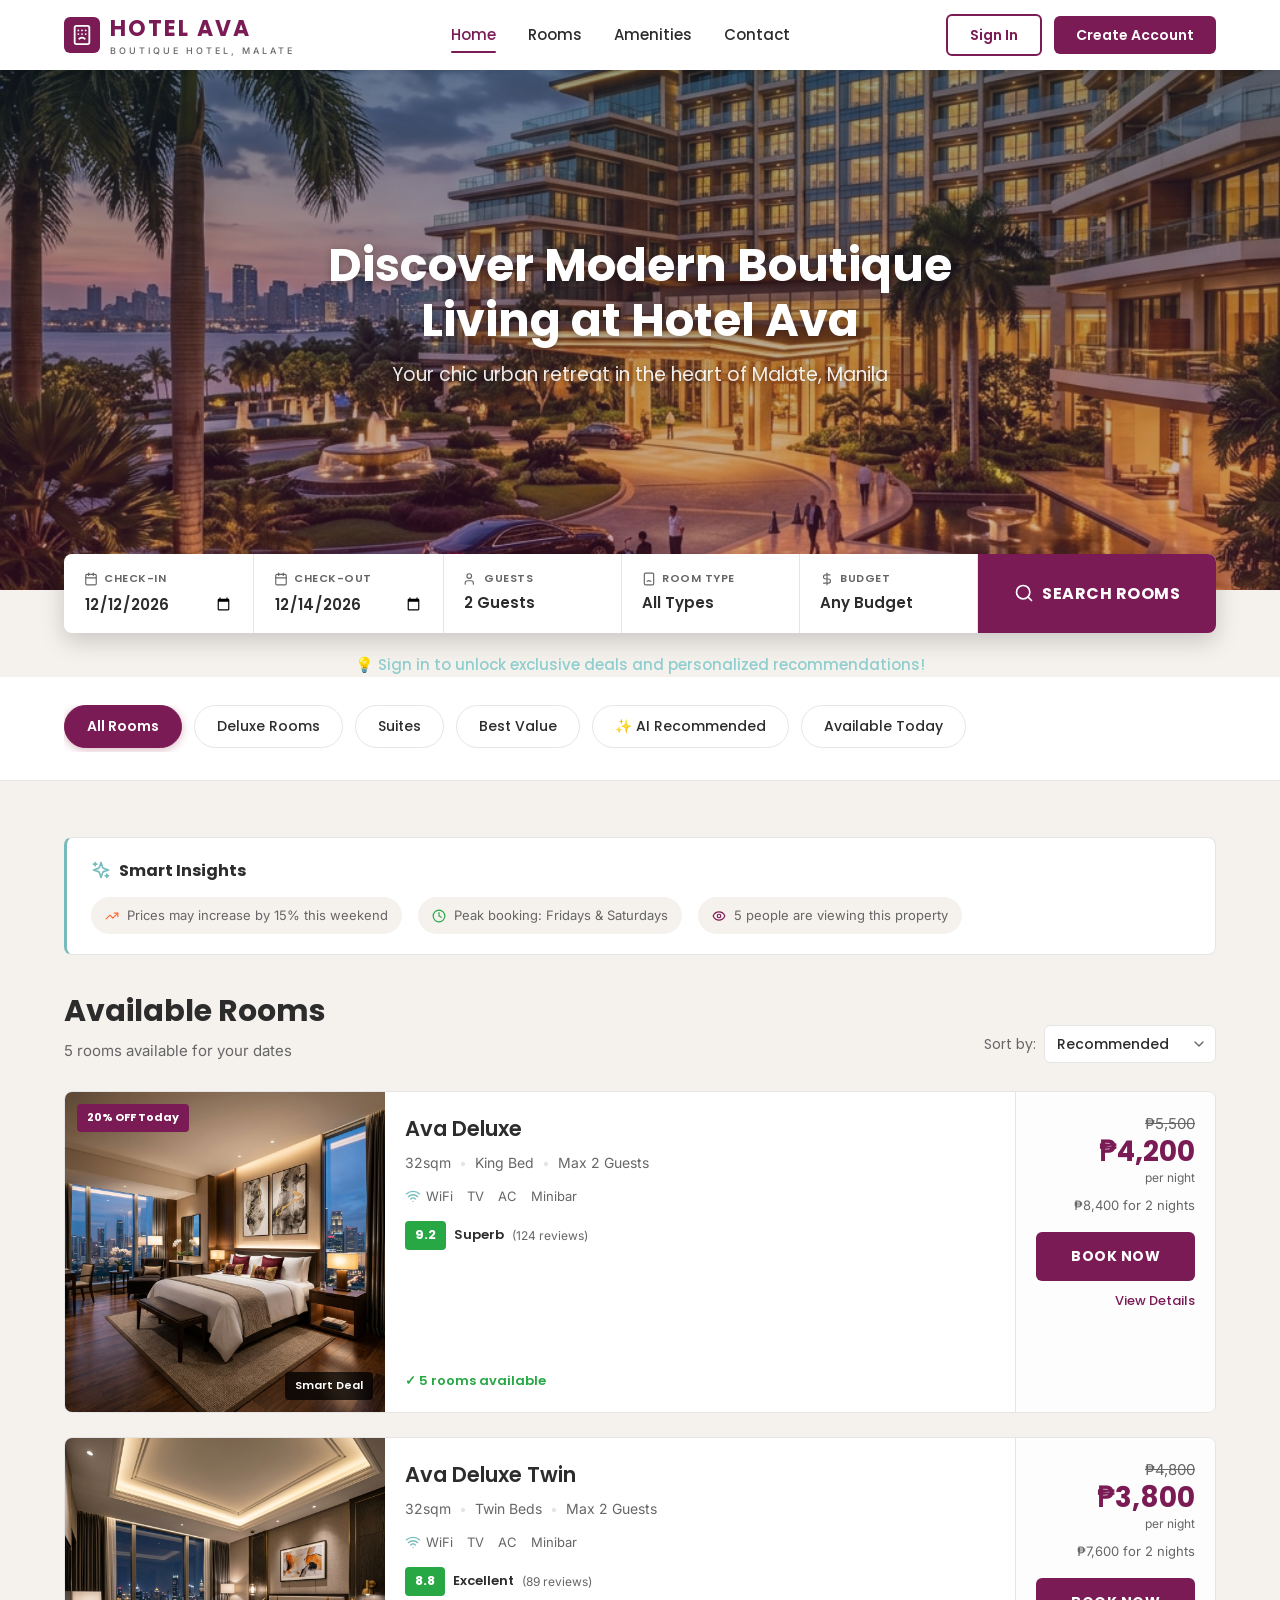
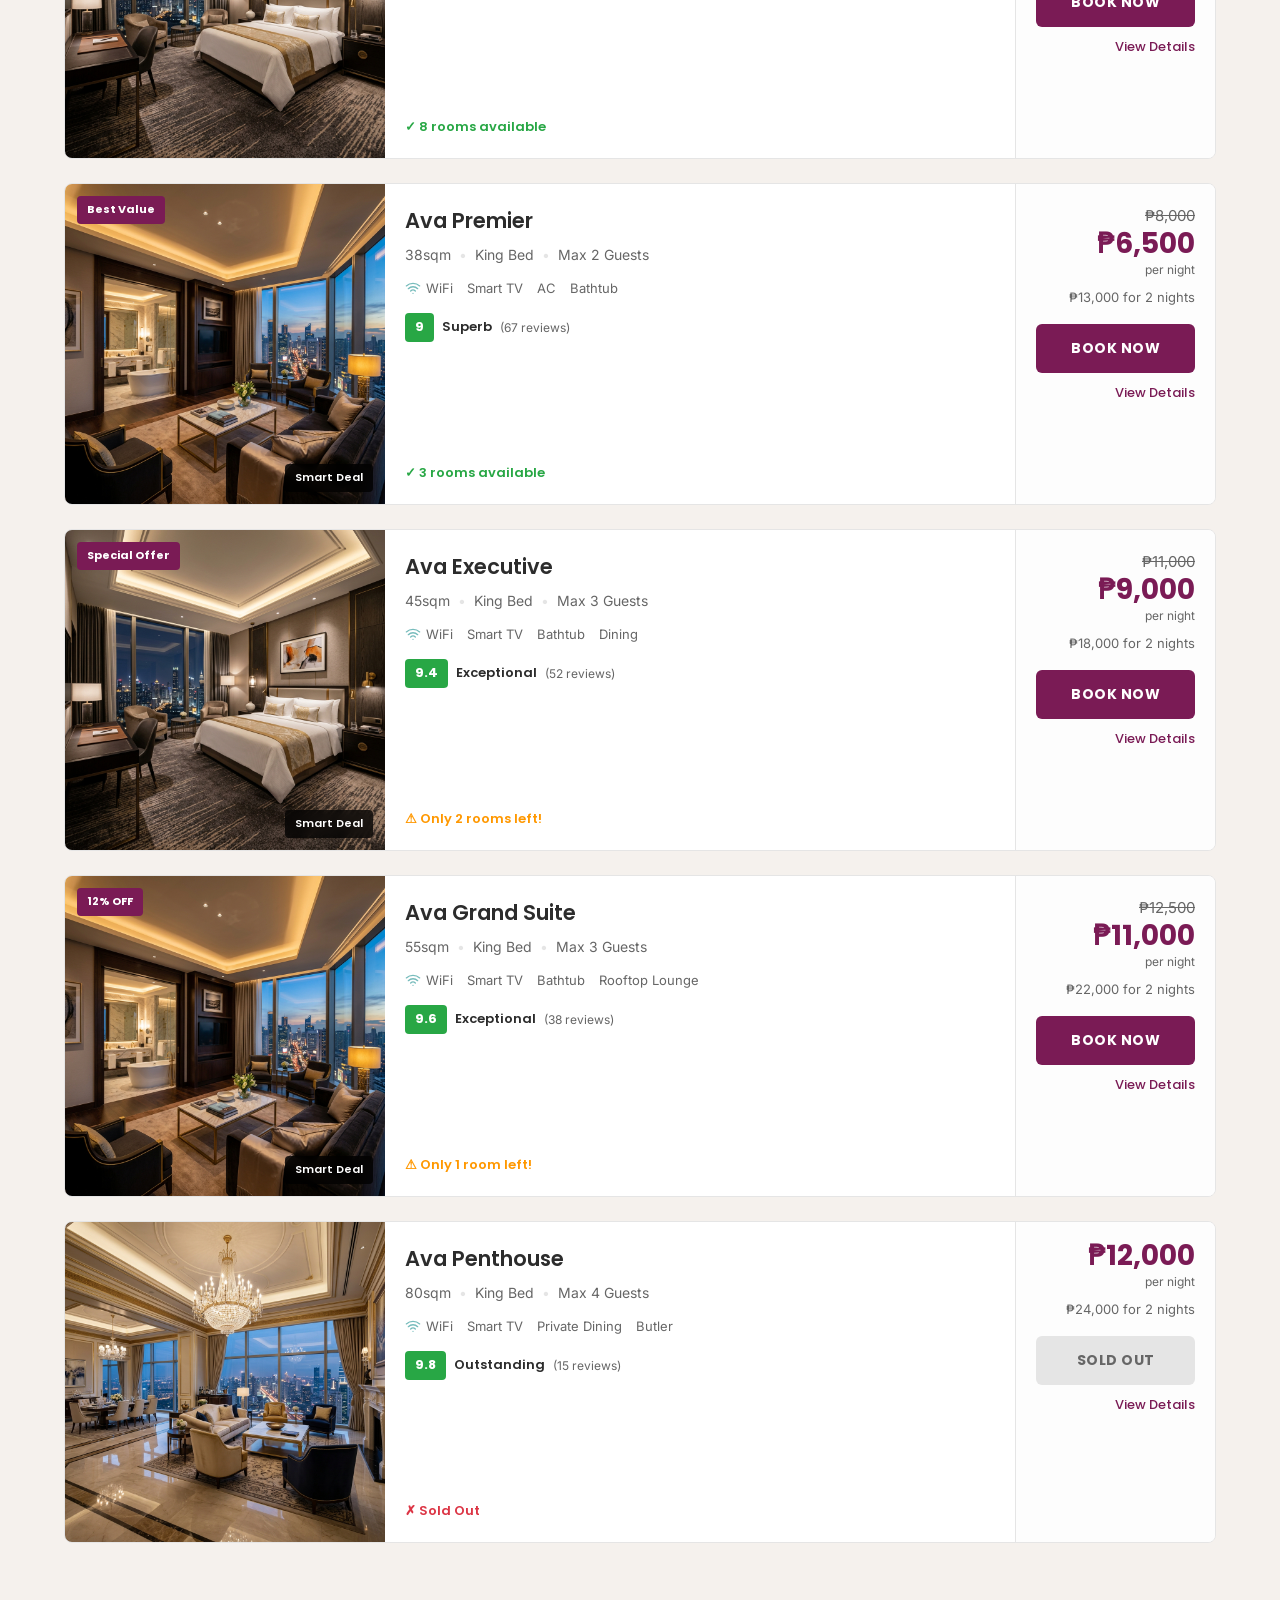
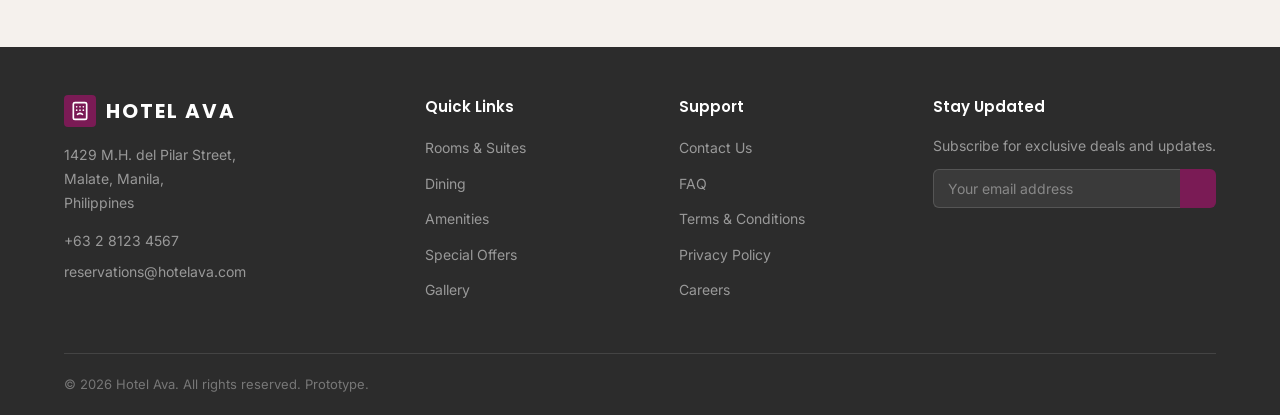
==== commit d313f50e: "Add files via upload" ====
--- a/index.html
+++ b/index.html
@@ -3,8 +3,8 @@
 <head>
     <meta charset="UTF-8">
     <meta name="viewport" content="width=device-width, initial-scale=1.0">
-    <title>Winford Resort and Casino Manila | AI-Powered Room Booking</title>
-    <meta name="description" content="Book luxury rooms at Winford Resort and Casino Manila. AI-powered room recommendations, exclusive deals, and 128 premium rooms in the heart of Manila.">
+    <title>Hotel Ava - Boutique Hotel in Malate, Manila | AI-Powered Room Booking</title>
+    <meta name="description" content="Book boutique rooms at Hotel Ava, Malate Manila. AI-powered room recommendations, exclusive deals, and 50 beautifully appointed rooms in the heart of Manila.">
 
     <!-- Google Fonts -->
     <link rel="preconnect" href="https://fonts.googleapis.com">
@@ -37,7 +37,7 @@
          HERO SECTION
          ═══════════════════════════════════════════════════════ -->
     <section class="hero" id="hero">
-        <img src="images/hero.png" alt="Winford Resort and Casino Manila exterior" class="hero__bg">
+        <img src="images/hero.png" alt="Hotel Ava boutique hotel exterior in Malate, Manila" class="hero__bg">
         <div class="hero__overlay"></div>
         <div class="hero__content">
             <div id="hero-text">
@@ -170,7 +170,7 @@
                         Peak booking: Fridays & Saturdays
                     </div>
                     <div class="ai-insights__item">
-                        <svg xmlns="http://www.w3.org/2000/svg" width="14" height="14" viewBox="0 0 24 24" fill="none" stroke="#8B1538" stroke-width="2" stroke-linecap="round" stroke-linejoin="round"><path d="M2 12s3-7 10-7 10 7 10 7-3 7-10 7-10-7-10-7Z"/><circle cx="12" cy="12" r="3"/></svg>
+                        <svg xmlns="http://www.w3.org/2000/svg" width="14" height="14" viewBox="0 0 24 24" fill="none" stroke="#7A1B55" stroke-width="2" stroke-linecap="round" stroke-linejoin="round"><path d="M2 12s3-7 10-7 10 7 10 7-3 7-10 7-10-7-10-7Z"/><circle cx="12" cy="12" r="3"/></svg>
                         5 people are viewing this property
                     </div>
                 </div>
@@ -214,7 +214,10 @@
 
 
 
-    <!-- App Script -->
+
+    <!-- App Scripts -->
+    <script src="shared.js"></script>
+    <script src="rooms.js"></script>
     <script src="app.js"></script>
 
 </body>
--- a/styles.css
+++ b/styles.css
@@ -1,22 +1,23 @@
 /* ============================================================
-   WINFORD RESORT & CASINO MANILA
+   HOTEL AVA
    Room Booking System – Design System & Page Styles
-   Agoda-Inspired, Conversion-Focused
+   Modern Boutique Hotel, Conversion-Focused
    ============================================================ */
 
 /* ---------- DESIGN TOKENS ---------- */
 :root {
-  /* Primary */
-  --winford-red: #8B1538;
-  --winford-red-dark: #6B0F2A;
-  --winford-red-light: #A91D47;
-  --winford-gold: #B8860B;
-  --winford-gold-light: #D4A017;
-  --winford-brown: #4A2511;
+  /* Primary – Ava Violet */
+  --winford-red: #7A1B55;
+  --winford-red-dark: #6A1748;
+  --winford-red-light: #8B2266;
+  /* Accent – Ava Teal */
+  --winford-gold: #77BCBC;
+  --winford-gold-light: #8ECECE;
+  --winford-brown: #1B2B3A;
 
   /* Supporting */
   --white: #FFFFFF;
-  --cream: #FAF9F6;
+  --cream: #F5F1ED;
   --dark: #2C2C2C;
   --medium-gray: #666666;
   --light-gray: #E5E5E5;
@@ -26,7 +27,7 @@
   --success: #28A745;
   --success-bg: #E8F5E9;
   --success-dark: #2E7D32;
-  --warning: #FF6B35;
+  --warning: #FF9800;
   --warning-bg: #FFF3E0;
   --alert: #DC3545;
 
@@ -37,10 +38,10 @@
   /* Shadows */
   --shadow-sm: 0 1px 3px rgba(0,0,0,0.06);
   --shadow-card: 0 2px 8px rgba(0,0,0,0.08);
-  --shadow-card-hover: 0 4px 16px rgba(0,0,0,0.12);
+  --shadow-card-hover: 0 4px 16px rgba(122,27,85,0.15);
   --shadow-lg: 0 4px 12px rgba(0,0,0,0.15);
   --shadow-xl: 0 8px 24px rgba(0,0,0,0.18);
-  --shadow-red: 0 4px 12px rgba(139,21,56,0.35);
+  --shadow-red: 0 4px 12px rgba(122,27,85,0.4);
 
   /* Radius */
   --radius-sm: 4px;
@@ -545,8 +546,8 @@
   inset: 0;
   background: linear-gradient(
     180deg,
-    rgba(44, 44, 44, 0.45) 0%,
-    rgba(139, 21, 56, 0.3) 100%
+    rgba(27, 43, 58, 0.45) 0%,
+    rgba(122, 27, 85, 0.30) 100%
   );
 }
 
@@ -1372,7 +1373,7 @@
    SIGN-UP CTA BANNER (Guest Only)
    ============================================================ */
 .signup-banner {
-  background: linear-gradient(135deg, var(--winford-red), var(--winford-red-dark));
+  background: linear-gradient(135deg, #7A1B55, #6A1748);
   border-radius: var(--radius-lg);
   padding: 40px;
   text-align: center;
@@ -1434,7 +1435,7 @@
 
 .signup-banner__btn {
   background: var(--white);
-  color: var(--winford-red);
+  color: #7A1B55;
   font-family: var(--font-primary);
   font-size: 15px;
   font-weight: 700;
@@ -1535,7 +1536,7 @@
 .footer__logo-icon {
   width: 32px;
   height: 32px;
-  background: var(--winford-red);
+  background: #7A1B55;
   border-radius: var(--radius-sm);
   display: flex;
   align-items: center;
@@ -1960,3 +1961,210 @@
     padding: 8px 12px;
   }
 }
+
+/* ── Booking Modal ────────────────────────────────────────── */
+.modal {
+  display: none;
+  position: fixed;
+  z-index: 2000;
+  inset: 0;
+  background: rgba(0, 0, 0, 0.5);
+  backdrop-filter: blur(4px);
+  align-items: center;
+  justify-content: center;
+  padding: 20px;
+}
+
+.modal.open {
+  display: flex;
+}
+
+.modal-content {
+  background: var(--white);
+  width: 100%;
+  max-width: 500px;
+  border-radius: var(--radius-lg);
+  position: relative;
+  padding: 40px;
+  max-height: 90vh;
+  overflow-y: auto;
+  box-shadow: var(--shadow-xl);
+}
+
+.modal-close {
+  position: absolute;
+  top: 20px;
+  right: 20px;
+  background: none;
+  border: none;
+  font-size: 28px;
+  cursor: pointer;
+  color: var(--medium-gray);
+  line-height: 1;
+}
+
+.booking-header {
+  margin-bottom: 24px;
+}
+
+.booking-title {
+  font-family: var(--font-primary);
+  font-size: 22px;
+  font-weight: 700;
+  color: var(--dark);
+  margin-bottom: 4px;
+}
+
+.booking-subtitle {
+  font-family: var(--font-body);
+  font-size: 13px;
+  color: var(--medium-gray);
+}
+
+.form-group {
+  margin-bottom: 20px;
+}
+
+.form-label {
+  display: block;
+  font-family: var(--font-primary);
+  font-size: 14px;
+  font-weight: 500;
+  color: var(--dark);
+  margin-bottom: 8px;
+}
+
+.required {
+  color: #DC3545;
+}
+
+.form-input {
+  width: 100%;
+  height: 50px;
+  border: 1px solid var(--light-gray);
+  border-radius: var(--radius-md);
+  padding: 0 16px;
+  font-family: var(--font-body);
+  font-size: 16px;
+  color: var(--dark);
+  background: var(--white);
+  transition: all var(--transition-fast);
+}
+
+.form-input::placeholder {
+  color: #999;
+}
+
+.form-input:focus {
+  outline: none;
+  border-color: #7A1B55;
+  box-shadow: 0 0 0 3px rgba(122, 27, 85, 0.1);
+}
+
+.form-input.invalid {
+  border-color: #DC3545;
+}
+
+.mobile-input-container {
+  display: flex;
+  border: 1px solid var(--light-gray);
+  border-radius: var(--radius-md);
+  overflow: hidden;
+  transition: all var(--transition-fast);
+}
+
+.mobile-input-container:focus-within {
+  border-color: #7A1B55;
+  box-shadow: 0 0 0 3px rgba(122, 27, 85, 0.1);
+}
+
+.phone-prefix {
+  background: #F8F9FA;
+  border-right: 1px solid var(--light-gray);
+  width: 60px;
+  display: flex;
+  align-items: center;
+  justify-content: center;
+  font-family: var(--font-body);
+  font-size: 16px;
+  font-weight: 500;
+  color: var(--dark);
+  flex-shrink: 0;
+}
+
+.mobile-input {
+  border: none !important;
+  border-radius: 0 !important;
+  box-shadow: none !important;
+}
+
+.form-textarea {
+  height: 100px;
+  padding: 12px 16px;
+  resize: none;
+}
+
+.error-msg {
+  color: #DC3545;
+  font-size: 13px;
+  margin-top: 4px;
+  min-height: 18px;
+}
+
+.privacy-notice {
+  font-family: var(--font-body);
+  font-size: 12px;
+  color: var(--medium-gray);
+  text-align: center;
+  margin: 24px 0;
+}
+
+.privacy-notice a {
+  color: #7A1B55;
+  text-decoration: none;
+  font-weight: 500;
+}
+
+.booking-submit-btn {
+  width: 100%;
+  height: 54px;
+  background: #7A1B55;
+  color: var(--white);
+  border: none;
+  border-radius: var(--radius-md);
+  font-family: var(--font-primary);
+  font-size: 16px;
+  font-weight: 700;
+  text-transform: uppercase;
+  letter-spacing: 1px;
+  cursor: pointer;
+  transition: all var(--transition-fast);
+}
+
+.booking-submit-btn:hover:not(:disabled) {
+  background: #5C1440;
+  transform: translateY(-1px);
+}
+
+.booking-submit-btn:disabled {
+  background: var(--light-gray);
+  cursor: not-allowed;
+}
+
+.booking-summary {
+  background: var(--cream);
+  padding: 16px;
+  border-radius: var(--radius-md);
+  margin-bottom: 24px;
+}
+
+.booking-summary__room {
+  font-weight: 700;
+  color: var(--dark);
+}
+
+.booking-summary__price {
+  color: #7A1B55;
+  font-weight: 600;
+}
+
